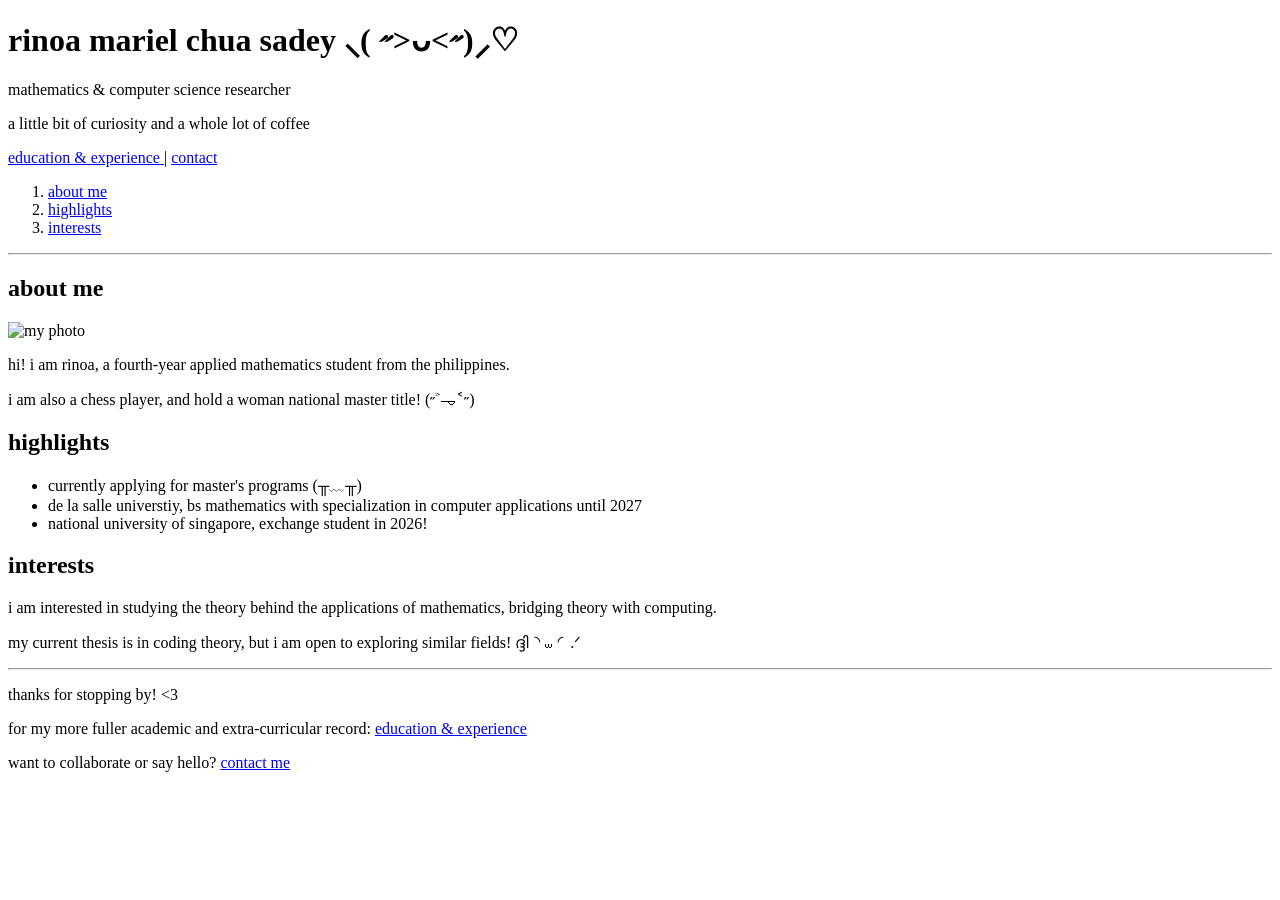
==== index.html @ 8298d15e "some more changes to index" ====
<!DOCTYPE html>
<html lang="en">
	<head>
		<title> rinoa's personal website <3 </title>
		<meta charset="UTF-8">
		<meta name="viewport" content="width=device-width, initial-scale=1">
	</head>
	<body>
		<header id="top">
			<h1> rinoa mariel chua sadey ⸜( ˶>ᴗ<˶)⸝♡ </h1>
			<p> mathematics &amp; computer science researcher</p>
			<p> a little bit of curiosity and a whole lot of coffee</p>
			<a href="experience.html"> education &amp; experience </a> |
			<a href="form.html"> contact </a>
		</header>
		<nav>
			<ol>
				<li><a href="index.html#about"> about me </a></li>
				<li><a href="index.html#highlights"> highlights </a></li>
				<li><a href="index.html#academic-interests"> interests </a></li>
			</ol>
		</nav>
		<hr>
		<section id="about">
			<h2> about me </h2>
			<img src="my_photo.JPG" alt="my photo" width="240" height="240">
			<p>
				hi! i am rinoa, a fourth-year applied mathematics student
				from the philippines.
			</p>
			<p>
				i am also a chess player, and hold a woman national master title! (˶˃𐃷˂˶)
			</p>
		</section>
		<section id="highlights">
			<h2> highlights </h2>
			<ul>
				<li> currently applying for master's programs (╥﹏╥) </li>
				<li> de la salle universtiy, bs mathematics with specialization in computer applications until 2027</li>
				<li> national university of singapore, exchange student in 2026! </li>
			</ul>
		</section>
		<section id="interests">
			<h2> interests </h2>
			<p> 
				i am interested in studying the theory behind the applications of mathematics,
				bridging theory with computing.
			</p>
			<p>
				my current thesis is in coding theory, but i am open to exploring similar fields! ദ്ദി◝ ⩊ ◜.ᐟ
			</p>
		</section>
		<hr>
		<footer>
			<p> thanks for stopping by! <3 </p> 
			<p>
				for my more fuller academic and extra-curricular record:
				<a href="experience.html"> education &amp; experience </a>
			</p>
			<p>
				want to collaborate or say hello?
				<a href="form.html"> contact me <a/>
			</p>			
		</footer>
	</body>
</html>
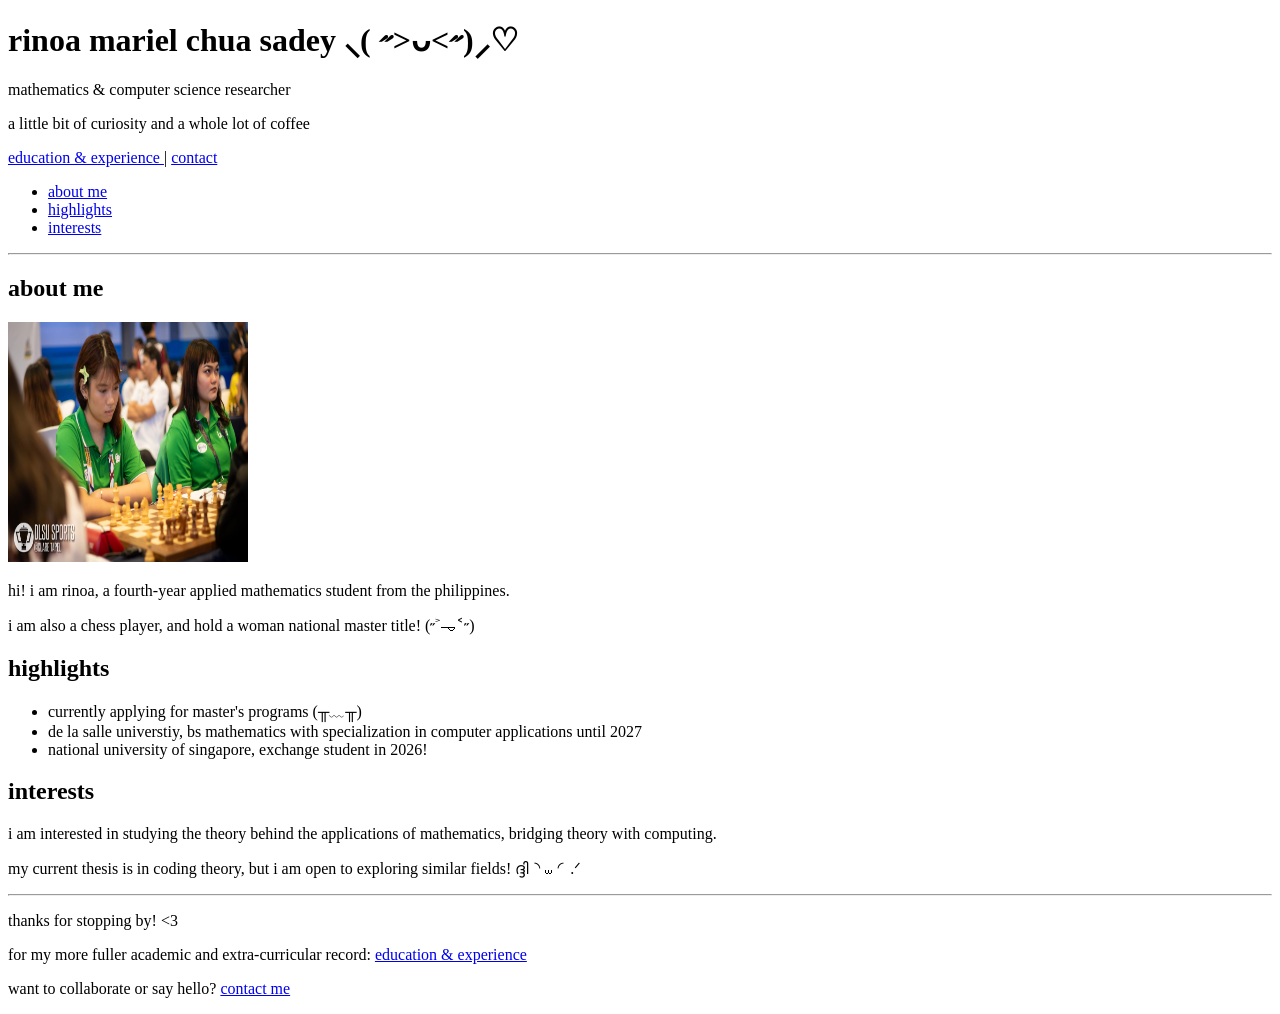
==== commit 8a3a40fc: "corrections to render photo" ====
--- a/index.html
+++ b/index.html
@@ -14,16 +14,16 @@
 			<a href="form.html"> contact </a>
 		</header>
 		<nav>
-			<ol>
+			<ul>
 				<li><a href="index.html#about"> about me </a></li>
 				<li><a href="index.html#highlights"> highlights </a></li>
 				<li><a href="index.html#academic-interests"> interests </a></li>
-			</ol>
+			</ul>
 		</nav>
 		<hr>
 		<section id="about">
 			<h2> about me </h2>
-			<img src="my_photo.JPG" alt="my photo" width="240" height="240">
+			<img src="media/my_photo.JPG" alt="my photo" width="240" height="240">
 			<p>
 				hi! i am rinoa, a fourth-year applied mathematics student
 				from the philippines.
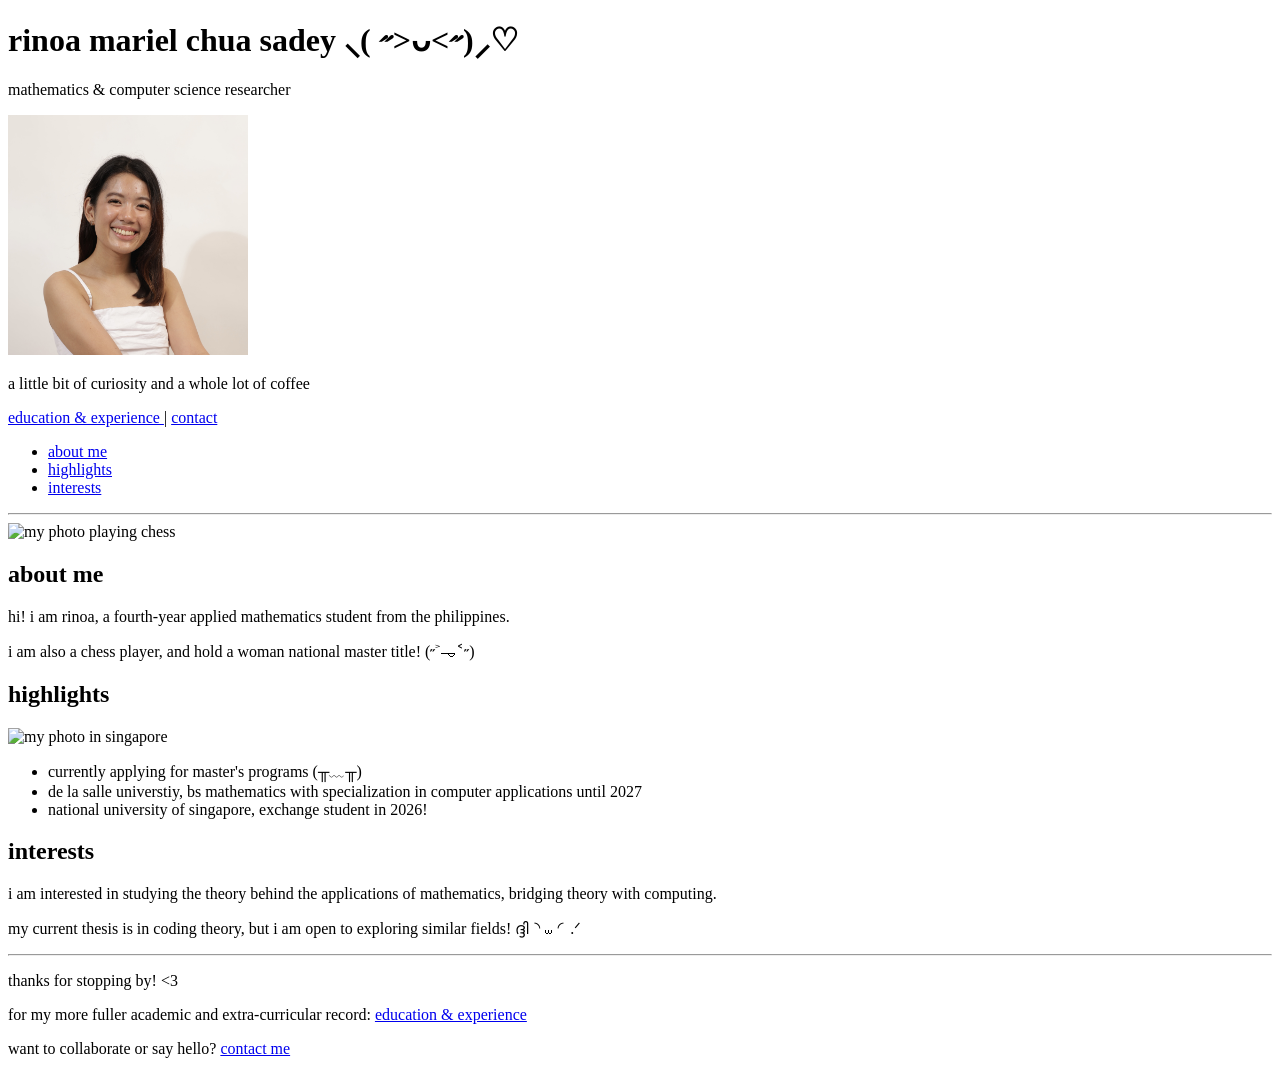
==== commit b659f609: "added more photos" ====
--- a/index.html
+++ b/index.html
@@ -9,6 +9,7 @@
 		<header id="top">
 			<h1> rinoa mariel chua sadey ⸜( ˶>ᴗ<˶)⸝♡ </h1>
 			<p> mathematics &amp; computer science researcher</p>
+			<img src="media/main.png" alt="my professional photo" width="240" height="240">
 			<p> a little bit of curiosity and a whole lot of coffee</p>
 			<a href="experience.html"> education &amp; experience </a> |
 			<a href="form.html"> contact </a>
@@ -22,8 +23,8 @@
 		</nav>
 		<hr>
 		<section id="about">
+			<img src="media/chess.JPG" alt="my photo playing chess" width="240" height="240">
 			<h2> about me </h2>
-			<img src="media/my_photo.JPG" alt="my photo" width="240" height="240">
 			<p>
 				hi! i am rinoa, a fourth-year applied mathematics student
 				from the philippines.
@@ -34,6 +35,7 @@
 		</section>
 		<section id="highlights">
 			<h2> highlights </h2>
+			<img src="media/singapore.HEIC" alt="my photo in singapore" width="240" height="240">
 			<ul>
 				<li> currently applying for master's programs (╥﹏╥) </li>
 				<li> de la salle universtiy, bs mathematics with specialization in computer applications until 2027</li>
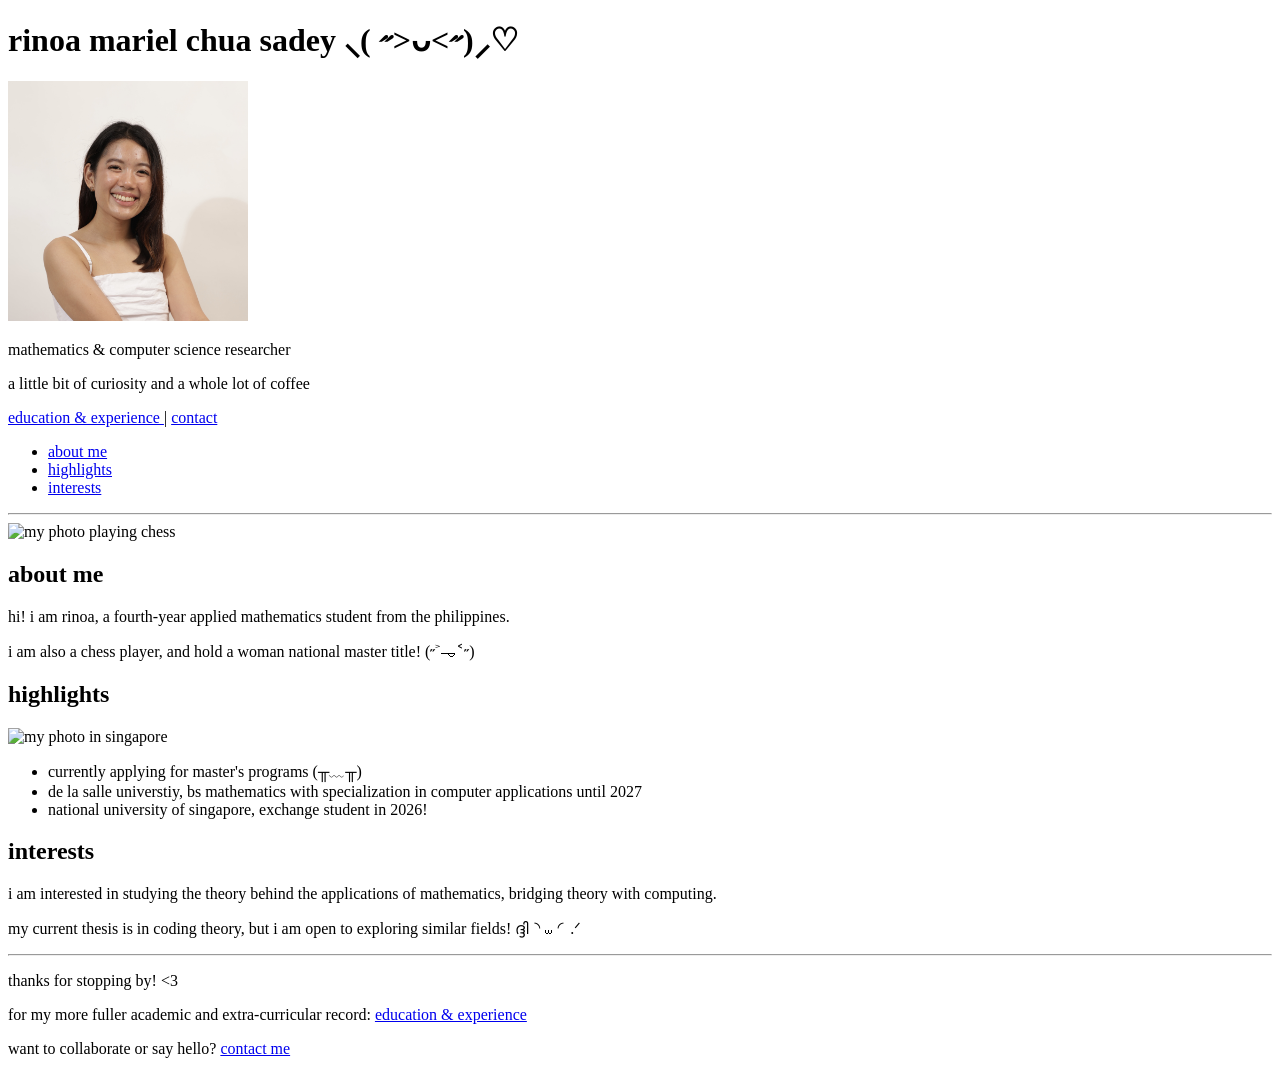
==== commit 91e557bd: "changes to form" ====
--- a/index.html
+++ b/index.html
@@ -8,8 +8,8 @@
 	<body>
 		<header id="top">
 			<h1> rinoa mariel chua sadey ⸜( ˶>ᴗ<˶)⸝♡ </h1>
+			<img src="media/main.png" alt="my professional photo" width="240" height="240">
 			<p> mathematics &amp; computer science researcher</p>
-			<img src="media/main.png" alt="my professional photo" width="240" height="240">
 			<p> a little bit of curiosity and a whole lot of coffee</p>
 			<a href="experience.html"> education &amp; experience </a> |
 			<a href="form.html"> contact </a>
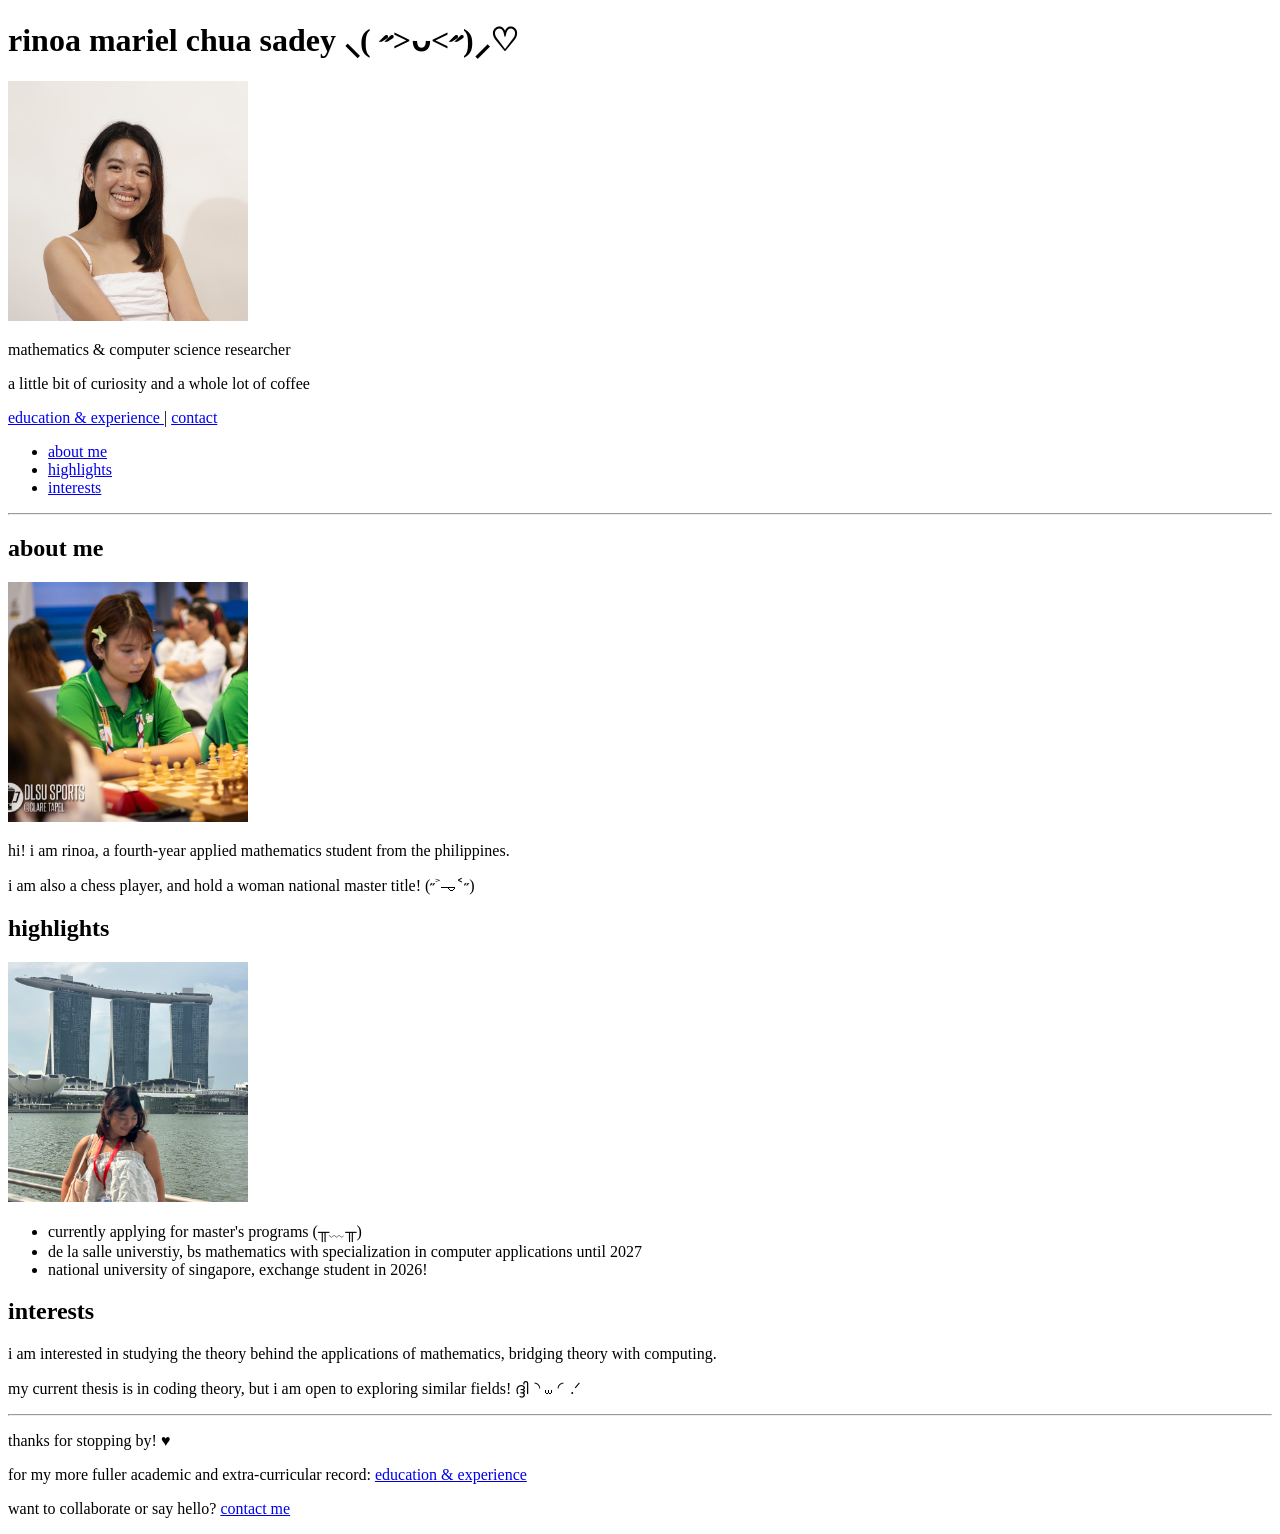
==== commit e7c4b309: "home.html must be index.html" ====
--- a/index.html
+++ b/index.html
@@ -1,7 +1,7 @@
 <!DOCTYPE html>
 <html lang="en">
 	<head>
-		<title> rinoa's personal website <3 </title>
+		<title> rinoa's website &hearts; </title>
 		<meta charset="UTF-8">
 		<meta name="viewport" content="width=device-width, initial-scale=1">
 	</head>
@@ -11,23 +11,22 @@
 			<img src="media/main.png" alt="my professional photo" width="240" height="240">
 			<p> mathematics &amp; computer science researcher</p>
 			<p> a little bit of curiosity and a whole lot of coffee</p>
-			<a href="experience.html"> education &amp; experience </a> |
-			<a href="form.html"> contact </a>
+			<a href="education-experience.html"> education &amp; experience </a> |
+			<a href="contact.html"> contact </a>
 		</header>
 		<nav>
 			<ul>
 				<li><a href="index.html#about"> about me </a></li>
 				<li><a href="index.html#highlights"> highlights </a></li>
-				<li><a href="index.html#academic-interests"> interests </a></li>
+				<li><a href="index.html#interests"> interests </a></li>
 			</ul>
 		</nav>
 		<hr>
 		<section id="about">
-			<img src="media/chess.JPG" alt="my photo playing chess" width="240" height="240">
 			<h2> about me </h2>
+			<img src="media/chess.png" alt="my photo playing chess" width="240" height="240">
 			<p>
-				hi! i am rinoa, a fourth-year applied mathematics student
-				from the philippines.
+				hi! i am rinoa, a fourth-year applied mathematics student from the philippines.
 			</p>
 			<p>
 				i am also a chess player, and hold a woman national master title! (˶˃𐃷˂˶)
@@ -35,7 +34,7 @@
 		</section>
 		<section id="highlights">
 			<h2> highlights </h2>
-			<img src="media/singapore.HEIC" alt="my photo in singapore" width="240" height="240">
+			<img src="media/singapore.png" alt="my photo in singapore" width="240" height="240">
 			<ul>
 				<li> currently applying for master's programs (╥﹏╥) </li>
 				<li> de la salle universtiy, bs mathematics with specialization in computer applications until 2027</li>
@@ -54,14 +53,14 @@
 		</section>
 		<hr>
 		<footer>
-			<p> thanks for stopping by! <3 </p> 
+			<p> thanks for stopping by! &hearts; </p> 
 			<p>
 				for my more fuller academic and extra-curricular record:
-				<a href="experience.html"> education &amp; experience </a>
+				<a href="education-experience.html"> education &amp; experience </a>
 			</p>
 			<p>
 				want to collaborate or say hello?
-				<a href="form.html"> contact me <a/>
+				<a href="contact.html"> contact me <a/>
 			</p>			
 		</footer>
 	</body>
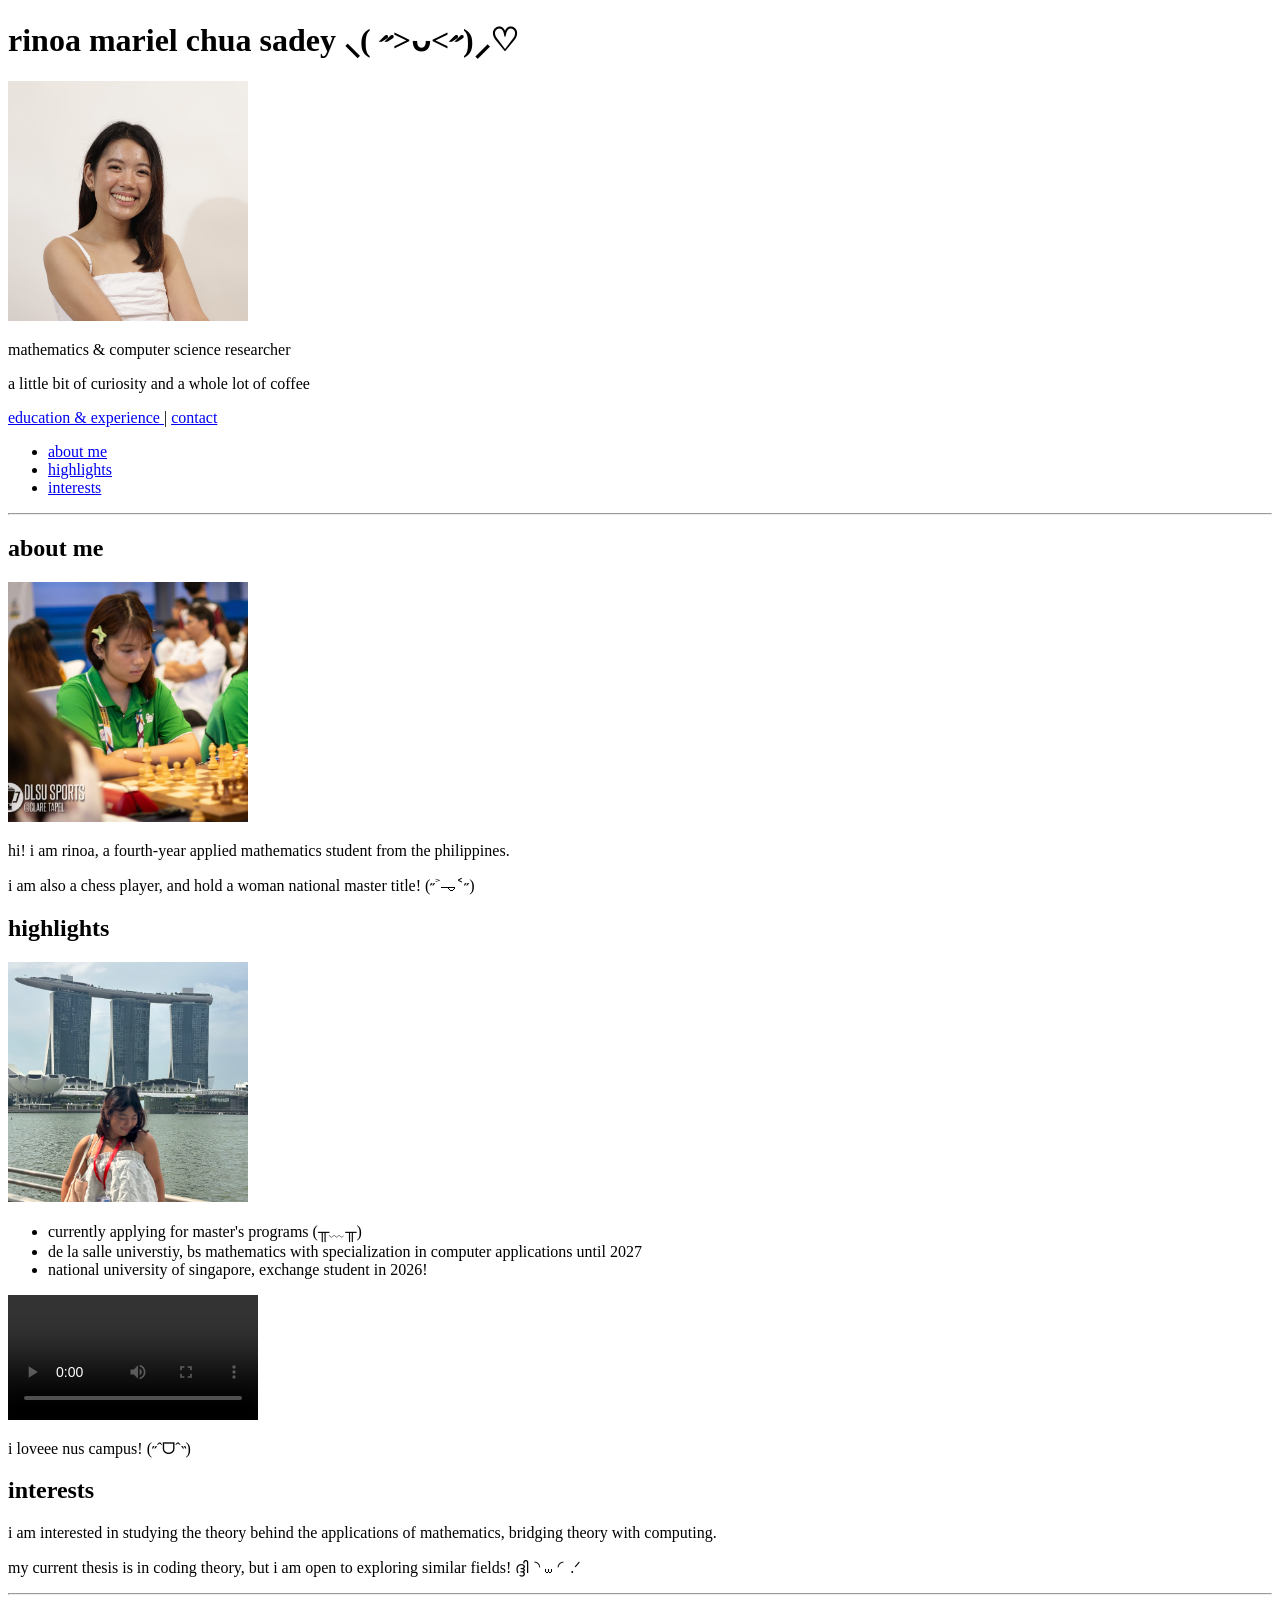
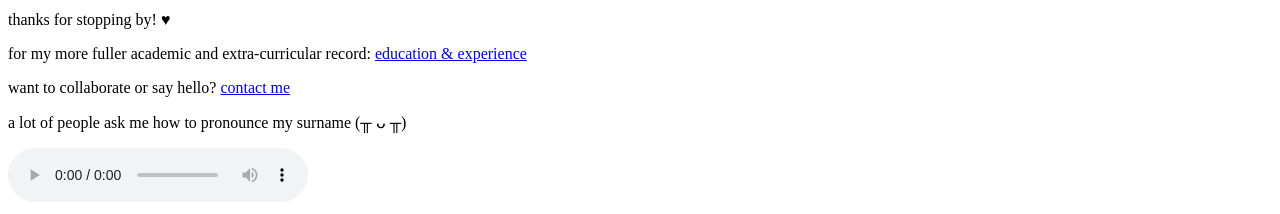
==== commit 9d719414: "final final" ====
--- a/index.html
+++ b/index.html
@@ -6,11 +6,11 @@
 		<meta name="viewport" content="width=device-width, initial-scale=1">
 	</head>
 	<body>
-		<header id="top">
+		<header>
 			<h1> rinoa mariel chua sadey ⸜( ˶>ᴗ<˶)⸝♡ </h1>
 			<img src="media/main.png" alt="my professional photo" width="240" height="240">
-			<p> mathematics &amp; computer science researcher</p>
-			<p> a little bit of curiosity and a whole lot of coffee</p>
+			<p> mathematics &amp; computer science researcher </p>
+			<p> a little bit of curiosity and a whole lot of coffee </p>
 			<a href="education-experience.html"> education &amp; experience </a> |
 			<a href="contact.html"> contact </a>
 		</header>
@@ -40,6 +40,11 @@
 				<li> de la salle universtiy, bs mathematics with specialization in computer applications until 2027</li>
 				<li> national university of singapore, exchange student in 2026! </li>
 			</ul>
+			<video controls width="250">
+				<source src="media/nus_campus.mp4" type="video/mp4" />
+				<p> your browser does not support the video element. </p>
+			</video>
+			<p> i loveee nus campus! (˶ˆᗜˆ˵) </p>
 		</section>
 		<section id="interests">
 			<h2> interests </h2>
@@ -61,7 +66,13 @@
 			<p>
 				want to collaborate or say hello?
 				<a href="contact.html"> contact me <a/>
-			</p>			
+			</p>
+			<p>
+				a lot of people ask me how to pronounce my surname (╥ ᴗ ╥)
+			</p>
+			<audio controls src="media/surname_pronunciation.m4a">
+				your browser does not support the audio element.
+			</audio>			
 		</footer>
 	</body>
 </html>
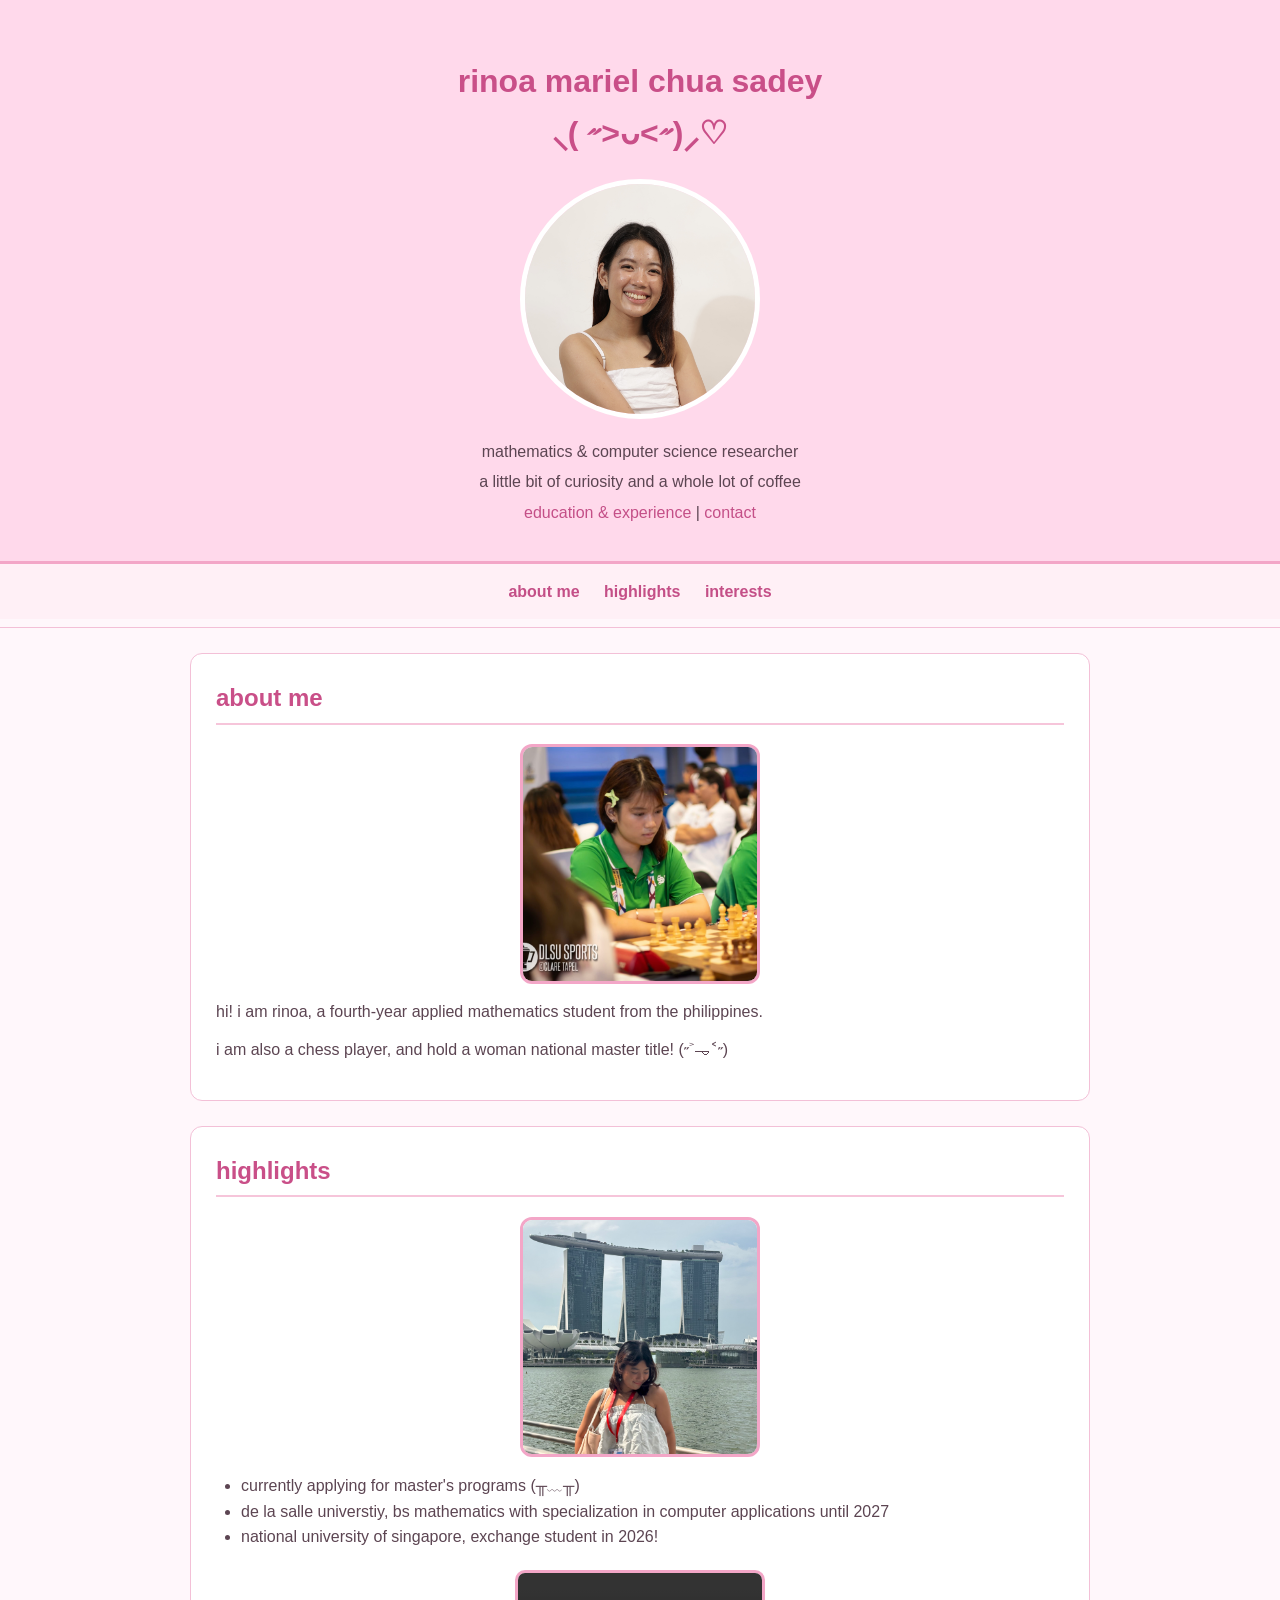
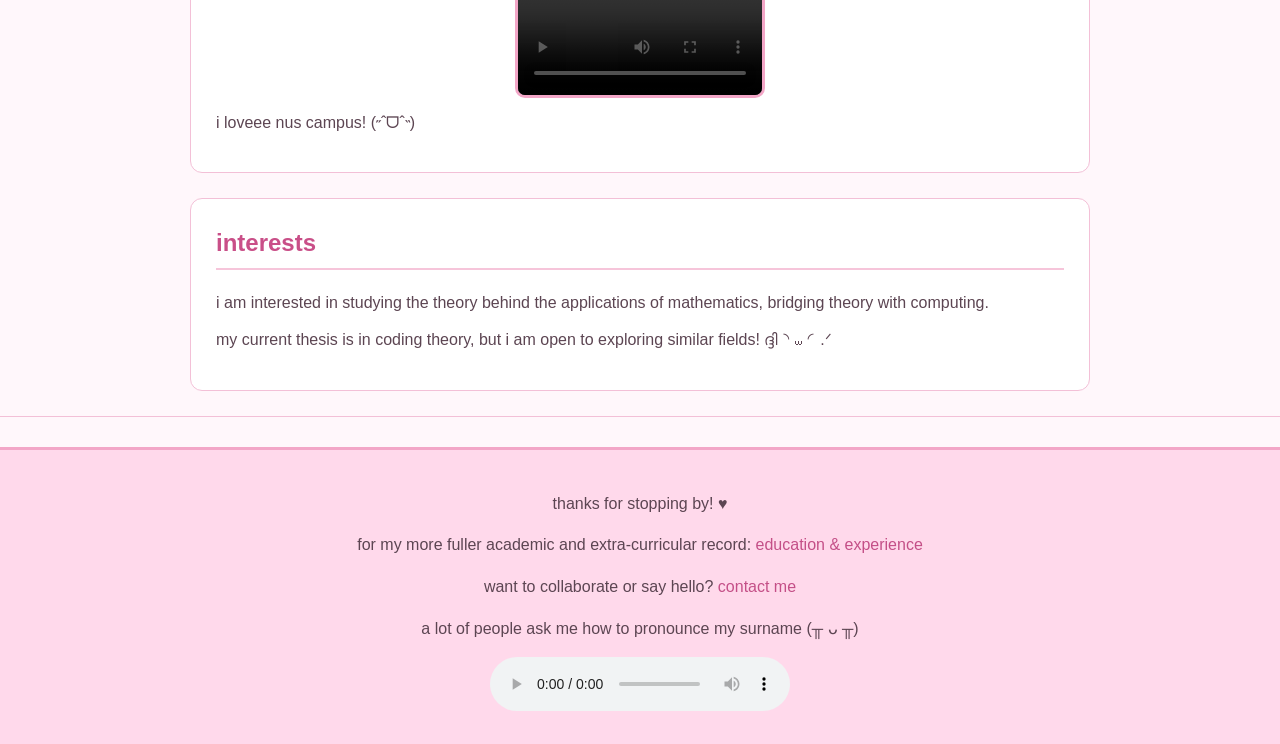
==== commit beb6a004: "added styling using css!" ====
--- a/index.html
+++ b/index.html
@@ -4,10 +4,11 @@
 		<title> rinoa's website &hearts; </title>
 		<meta charset="UTF-8">
 		<meta name="viewport" content="width=device-width, initial-scale=1">
+		<link rel="stylesheet" type="text/css" href="styles.css">
 	</head>
 	<body>
 		<header>
-			<h1> rinoa mariel chua sadey ⸜( ˶>ᴗ<˶)⸝♡ </h1>
+			<h1> rinoa mariel chua sadey <br> ⸜( ˶>ᴗ<˶)⸝♡ </h1>
 			<img src="media/main.png" alt="my professional photo" width="240" height="240">
 			<p> mathematics &amp; computer science researcher </p>
 			<p> a little bit of curiosity and a whole lot of coffee </p>
@@ -65,7 +66,7 @@
 			</p>
 			<p>
 				want to collaborate or say hello?
-				<a href="contact.html"> contact me <a/>
+				<a href="contact.html"> contact me </a>
 			</p>
 			<p>
 				a lot of people ask me how to pronounce my surname (╥ ᴗ ╥)
--- a/styles.css
+++ b/styles.css
@@ -0,0 +1,218 @@
+* {
+    box-sizing: border-box;
+}
+
+body {
+    font-family: Arial, Helvetica, sans-serif;
+    line-height: 1.6;
+    color: #5c4552;
+    background-color: #fff7fb;
+    margin: 0;
+    padding: 0;
+}
+
+header {
+    background-color: #ffd9eb;
+    text-align: center;
+    padding: 35px 20px;
+    border-bottom: 3px solid #f3a6c7;
+}
+
+header h1 {
+    color: #c94f88;
+    margin-bottom: 10px;
+}
+
+header p {
+    margin: 5px 0;
+}
+
+header img {
+    display: block;
+    width: 240px;
+    height: 240px;
+    margin: 20px auto;
+    border: 5px solid #ffffff;
+    border-radius: 50%;
+}
+
+a {
+    color: #c44f87;
+    text-decoration: none;
+}
+
+a:hover {
+    color: #8f315f;
+    text-decoration: underline;
+}
+
+nav {
+    background-color: #fff0f6;
+    padding: 10px 20px;
+    text-align: center;
+    border-bottom: 1pm solid #f3c0d7;
+}
+
+nav ul {
+    list-style-type: none;
+    margin: 0;
+    padding: 0;
+}
+
+nav li {
+    display: inline-block;
+    margin: 5px 10px;
+}
+
+nav a {
+    font-weight: bold;
+}
+
+section {
+    max-width: 900px;
+    margin: 25px auto;
+    padding: 25px;
+    background-color: #ffffff;
+    border: 1px solid #f3c0d7;
+    border-radius: 12px;
+}
+
+section h2 {
+    color: #c94f88;
+    margin-top: 0;
+    border-bottom: 2px solid #f6c5da;
+    padding-bottom: 5px;
+}
+
+section img {
+    display: block;
+    max-width: 100%;
+    width: 240px;
+    height: 240px;
+    object-fit: cover;
+    margin: 15px auto;
+    border-radius: 12px;
+    border: 3px solid #f3a6c7;
+}
+
+section p {
+    margin: 12px 0;
+}
+
+section ul {
+    padding-left: 25px;
+}
+
+video {
+    display: block;
+    max-width: 100%;
+    margin: 20px auto 10px;
+    border: 3px solid #f3a6c7;
+    border-radius: 10px;
+}
+
+table {
+    width: 100%;
+    border-collapse: collapse;
+    margin-top: 15px;
+    background-color: #ffffff;
+}
+
+th,
+td {
+    border: 1px solid #efbdd3;
+    padding: 10px;
+    text-align: left;
+}
+
+th {
+    background-color: #f7c5da;
+    color: #7d3658;
+}
+
+tr:nth-child(even) {
+    background-color: #fff7fb;
+}
+
+form p {
+    margin-bottom: 18px;
+}
+
+label {
+    font-weight: bold;
+}
+
+input[type="text"],
+input[type="email"],
+select,
+textarea {
+    width: 100%;
+    max-width: 600px;
+    padding: 9px;
+    margin-top: 5px;
+    border: 1px solid #e5aac4;
+    border-radius: 6px;
+    font-family: inherit;
+    color: #5c4552;
+    background-color: #fffafd;
+}
+
+input[type="radio"] {
+    margin-left: 0;
+    margin-right: 5px;
+}
+
+input[type="submit"],
+input[type="reset"] {
+    padding: 9px 16px;
+    margin-right: 8px;
+    border: 1px solid #c94f88;
+    border-radius: 6px;
+    background-color: #f6a9c9;
+    color: #ffffff;
+    font-weight: bold;
+    cursor: pointer;
+}
+
+input[type="reset"] {
+    background-color: #ffffff;
+    color: #c44f87;
+}
+
+input[type="submit"]:hover,
+input[type="reset"]:hover {
+    background-color: #f29abb;
+}
+
+footer {
+    background-color: #ffd9eb;
+    text-align: center;
+    padding: 25px 20px;
+    margin-top: 30px;
+    border-top: 3px solid #f3a6c7;
+}
+
+hr {
+    border: 0;
+    border-top: 1px solid #f3c0d7;
+}
+
+@media (max-width: 700px) {
+    section {
+        margin: 15px;
+        padding: 18px;
+    }
+
+    nav li {
+        display: block;
+    }
+
+    table {
+        font-size: 14px;
+    }
+
+    th,
+    td {
+        padding: 7px;
+    }
+}
